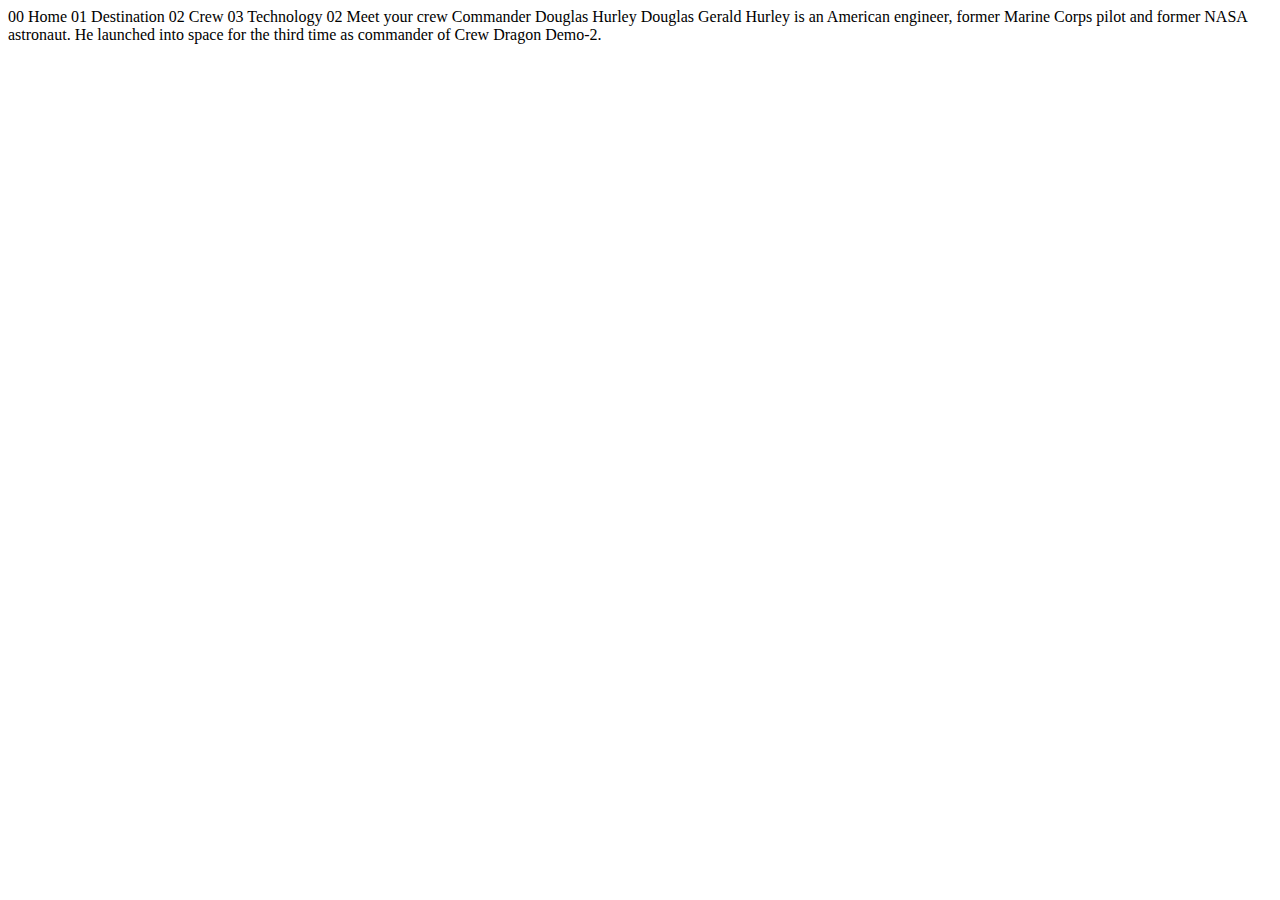
==== starter-code/crew-commander.html @ 6c29ab46 "first commit" ====
<!DOCTYPE html>
<html lang="en">
<head>
  <meta charset="UTF-8">
  <meta name="viewport" content="width=device-width, initial-scale=1.0">

  <link rel="icon" type="image/png" sizes="32x32" href="./assets/favicon-32x32.png">
  
  <title>Frontend Mentor | Space tourism website</title>
</head>
<body>

  00 Home
  01 Destination
  02 Crew
  03 Technology

  02 Meet your crew

  Commander
  Douglas Hurley

  Douglas Gerald Hurley is an American engineer, former Marine Corps pilot 
  and former NASA astronaut. He launched into space for the third time as 
  commander of Crew Dragon Demo-2.
</body>
</html>
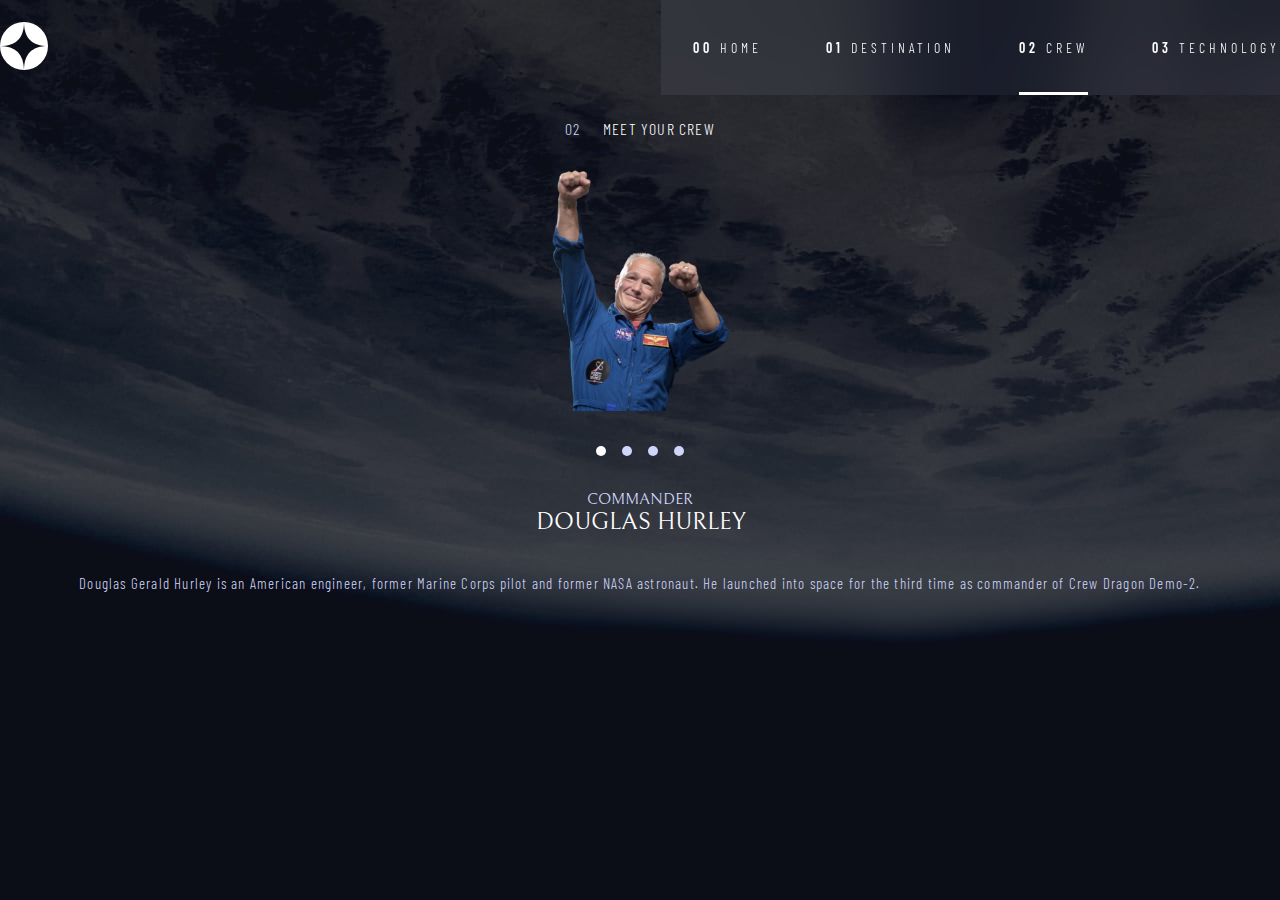
==== commit 259ddffa: "feat: styling crew pages mobile screen part 1" ====
--- a/starter-code/crew-commander.html
+++ b/starter-code/crew-commander.html
@@ -1,27 +1,84 @@
 <!DOCTYPE html>
 <html lang="en">
-<head>
-  <meta charset="UTF-8">
-  <meta name="viewport" content="width=device-width, initial-scale=1.0">
+  <head>
+    <meta charset="UTF-8" />
+    <meta name="viewport" content="width=device-width, initial-scale=1.0" />
 
-  <link rel="icon" type="image/png" sizes="32x32" href="./assets/favicon-32x32.png">
-  
-  <title>Frontend Mentor | Space tourism website</title>
-</head>
-<body>
+    <link
+      rel="icon"
+      type="image/png"
+      sizes="32x32"
+      href="./assets/favicon-32x32.png"
+    />
 
-  00 Home
-  01 Destination
-  02 Crew
-  03 Technology
+    <link rel="stylesheet" href="css/crew.css" />
 
-  02 Meet your crew
+    <link rel="preconnect" href="https://fonts.googleapis.com" />
+    <link rel="preconnect" href="https://fonts.gstatic.com" crossorigin />
+    <link
+      href="https://fonts.googleapis.com/css2?family=Barlow+Condensed:wght@300;400;500;700&family=Bellefair&display=swap"
+      rel="stylesheet"
+    />
 
-  Commander
-  Douglas Hurley
-
-  Douglas Gerald Hurley is an American engineer, former Marine Corps pilot 
-  and former NASA astronaut. He launched into space for the third time as 
-  commander of Crew Dragon Demo-2.
-</body>
-</html>+    <title>Frontend Mentor | Space tourism website</title>
+  </head>
+  <body>
+    <header id="header-container">
+      <nav class="navbar">
+        <a href="index.html" class="logo"
+          ><img src="assets/shared/logo.svg" alt="Space tourism"
+        /></a>
+        <ul class="nav-links-contain">
+          <li class="nav-link">
+            <a href="index.html">00 <span>Home</span></a>
+            <div class="nav-dash"></div>
+          </li>
+          <li class="nav-link">
+            <a href="destination-moon.html">01 <span>Destination</span></a>
+            <div class="nav-dash"></div>
+          </li>
+          <li class="nav-link active">
+            <a href="crew-commander.html">02 <span>Crew</span></a>
+            <div class="nav-dash"></div>
+          </li>
+          <li class="nav-link">
+            <a href="technology-vehicle.html">03 <span>Technology</span></a>
+            <div class="nav-dash"></div>
+          </li>
+        </ul>
+        <img
+          src="assets/shared/icon-hamburger.svg"
+          alt="burger"
+          class="hamburger-btn"
+        />
+      </nav>
+    </header>
+    <main id="crew-main-container">
+      <h1 class="crew-title"><span>02</span> Meet your crew</h1>
+      <div class="crew-contain">
+        <img
+          src="assets/crew/image-douglas-hurley.webp"
+          alt="image-douglas-hurley"
+          class="crew-img"
+        />
+        <div class="crew-explain-wrapper">
+          <div class="dot-wrapper">
+            <div class="dot active"></div>
+            <div class="dot"></div>
+            <div class="dot"></div>
+            <div class="dot"></div>
+          </div>
+          <div class="crew-name-wrapper">
+            <p class="crew-position">Commander</p>
+            <p class="crew-name">Douglas Hurley</p>
+          </div>
+          <p class="crew-explain">
+            Douglas Gerald Hurley is an American engineer, former Marine Corps
+            pilot and former NASA astronaut. He launched into space for the
+            third time as commander of Crew Dragon Demo-2.
+          </p>
+        </div>
+      </div>
+    </main>
+  </body>
+</html>
--- a/starter-code/css/crew.css
+++ b/starter-code/css/crew.css
@@ -0,0 +1,168 @@
+* {
+  margin: 0;
+  padding: 0;
+  box-sizing: 0;
+  /* border: 1px solid green; */
+}
+:root {
+  --dark: #0b0d17;
+  --gray: #d0d6f9;
+  --white: #ffffff;
+}
+a {
+  text-decoration: none;
+}
+ul {
+  list-style: none;
+}
+body {
+  min-height: 100vh;
+  font-family: "Barlow Condensed", sans-serif;
+  /* font-family: "Bellefair", serif; */
+  padding: 1.5rem;
+  background-color: var(--gray);
+  background-image: url(../assets/crew/background-crew-mobile.jpg);
+  background-size: cover;
+  background-repeat: no-repeat;
+}
+@media (width >= 48rem) {
+  body {
+    padding: 0;
+    background-image: url(../assets/crew/background-crew-tablet.jpg);
+  }
+}
+@media (width >= 64rem) {
+  body {
+    background-image: url(../assets/crew/background-crew-desktop.jpg);
+  }
+}
+/* NAV BAR STYLE START */
+.navbar {
+  display: flex;
+  align-items: center;
+  justify-content: space-between;
+}
+.nav-links-contain {
+  padding-top: 35%;
+  display: flex;
+  flex-direction: column;
+  gap: 2rem;
+  position: fixed;
+  top: 0;
+  right: 0;
+  bottom: 0;
+  left: 32%;
+  background-color: rgb(208, 215, 249, 0.075);
+  backdrop-filter: blur(2rem);
+  transform: translateX(100%);
+  transition: 0.25s;
+}
+.nav-link {
+  margin-left: 2em;
+  display: flex;
+  align-items: center;
+  justify-content: space-between;
+}
+.nav-link a {
+  color: var(--white);
+  font-size: 0.875rem;
+  font-weight: 600;
+  text-transform: uppercase;
+  letter-spacing: 0.25rem;
+}
+.nav-link a span {
+  font-weight: 300;
+}
+.nav-dash {
+  width: 0.25rem;
+  height: 1.875rem;
+  display: none;
+  background-color: var(--white);
+}
+.nav-link.active .nav-dash {
+  display: initial;
+}
+.hamburger-btn {
+  z-index: 9999;
+}
+@media (width >= 48rem) {
+  .nav-links-contain {
+    height: 100% !important;
+    padding-top: 0;
+    display: flex;
+    flex-direction: row;
+    gap: 2rem;
+    position: initial;
+    transform: translateX(0);
+  }
+  .nav-link {
+    padding-block: 2.4375em;
+    position: relative;
+    /* display: initial; */
+  }
+  .nav-dash {
+    width: 100%;
+    height: 0.1875rem;
+    position: absolute;
+    bottom: 0;
+  }
+  .hamburger-btn {
+    display: none;
+  }
+}
+/* NAV BAR STYLE END */
+/* MAIN STYLE START */
+#crew-main-container {
+  text-align: center;
+}
+.crew-title {
+  font-size: 1rem;
+  font-weight: 300;
+  letter-spacing: 0.075rem;
+  text-transform: uppercase;
+  color: var(--white);
+  margin-top: 1.5rem;
+}
+.crew-title span {
+  color: var(--gray);
+  padding-right: 1.125em;
+}
+.crew-img {
+  width: 11.0625rem;
+  margin: 2rem 0;
+}
+.dot-wrapper {
+  display: flex;
+  justify-content: center;
+  gap: 1rem;
+}
+.dot {
+  width: 0.625rem;
+  height: 0.625rem;
+  background-color: var(--gray);
+  border-radius: 50%;
+}
+.dot.active {
+  background-color: var(--white);
+}
+.crew-name-wrapper {
+  font-family: "Bellefair", serif;
+  text-transform: uppercase;
+  margin: 2.125rem 0;
+}
+.crew-position {
+  font-size: 1rem;
+  color: var(--gray);
+}
+.crew-name {
+  font-size: 1.5rem;
+  color: var(--white);
+}
+.crew-explain {
+  font-size: 0.9375rem;
+  font-weight: 300;
+  color: var(--gray);
+  letter-spacing: 0.075rem;
+  line-height: 1.8;
+}
+/* MAIN STYLE END */
